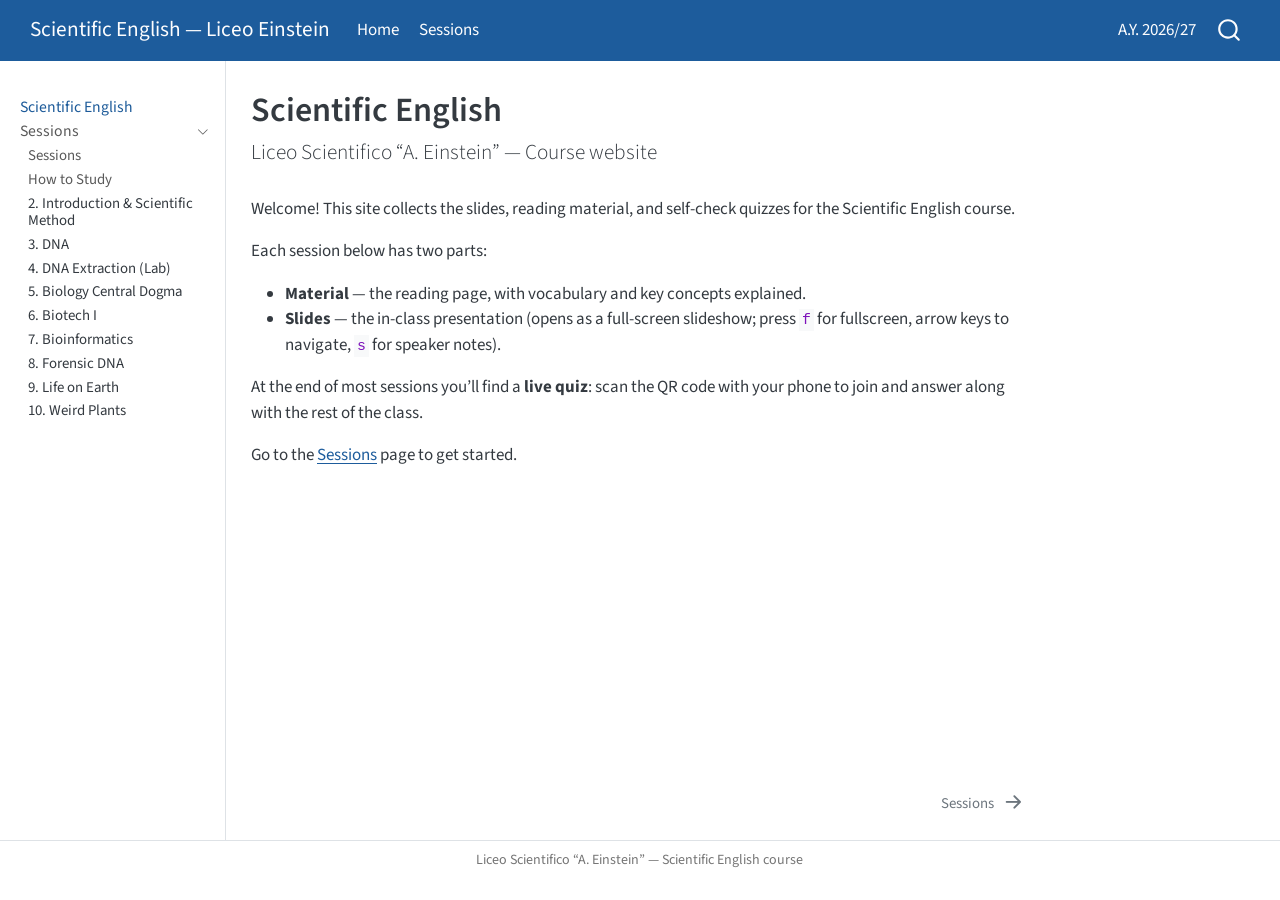
==== index.html @ 197d080c "Publish site 2026-11-05" ====
<!DOCTYPE html>
<html xmlns="http://www.w3.org/1999/xhtml" lang="en" xml:lang="en"><head>

<meta charset="utf-8">
<meta name="generator" content="quarto-1.7.32">

<meta name="viewport" content="width=device-width, initial-scale=1.0, user-scalable=yes">


<title>Scientific English – Scientific English — Liceo Einstein</title>
<style>
code{white-space: pre-wrap;}
span.smallcaps{font-variant: small-caps;}
div.columns{display: flex; gap: min(4vw, 1.5em);}
div.column{flex: auto; overflow-x: auto;}
div.hanging-indent{margin-left: 1.5em; text-indent: -1.5em;}
ul.task-list{list-style: none;}
ul.task-list li input[type="checkbox"] {
  width: 0.8em;
  margin: 0 0.8em 0.2em -1em; /* quarto-specific, see https://github.com/quarto-dev/quarto-cli/issues/4556 */ 
  vertical-align: middle;
}
</style>


<script src="site_libs/quarto-nav/quarto-nav.js"></script>
<script src="site_libs/quarto-nav/headroom.min.js"></script>
<script src="site_libs/clipboard/clipboard.min.js"></script>
<script src="site_libs/quarto-search/autocomplete.umd.js"></script>
<script src="site_libs/quarto-search/fuse.min.js"></script>
<script src="site_libs/quarto-search/quarto-search.js"></script>
<meta name="quarto:offset" content="./">
<link href="./sessions/index.html" rel="next">
<script src="site_libs/quarto-html/quarto.js" type="module"></script>
<script src="site_libs/quarto-html/tabsets/tabsets.js" type="module"></script>
<script src="site_libs/quarto-html/popper.min.js"></script>
<script src="site_libs/quarto-html/tippy.umd.min.js"></script>
<script src="site_libs/quarto-html/anchor.min.js"></script>
<link href="site_libs/quarto-html/tippy.css" rel="stylesheet">
<link href="site_libs/quarto-html/quarto-syntax-highlighting-37eea08aefeeee20ff55810ff984fec1.css" rel="stylesheet" id="quarto-text-highlighting-styles">
<script src="site_libs/bootstrap/bootstrap.min.js"></script>
<link href="site_libs/bootstrap/bootstrap-icons.css" rel="stylesheet">
<link href="site_libs/bootstrap/bootstrap-2c75d59b7017186184a6bbd5def932ff.min.css" rel="stylesheet" append-hash="true" id="quarto-bootstrap" data-mode="light">
<script id="quarto-search-options" type="application/json">{
  "location": "navbar",
  "copy-button": false,
  "collapse-after": 3,
  "panel-placement": "end",
  "type": "overlay",
  "limit": 50,
  "keyboard-shortcut": [
    "f",
    "/",
    "s"
  ],
  "show-item-context": false,
  "language": {
    "search-no-results-text": "No results",
    "search-matching-documents-text": "matching documents",
    "search-copy-link-title": "Copy link to search",
    "search-hide-matches-text": "Hide additional matches",
    "search-more-match-text": "more match in this document",
    "search-more-matches-text": "more matches in this document",
    "search-clear-button-title": "Clear",
    "search-text-placeholder": "",
    "search-detached-cancel-button-title": "Cancel",
    "search-submit-button-title": "Submit",
    "search-label": "Search"
  }
}</script>


</head>

<body class="nav-sidebar docked nav-fixed quarto-light">

<div id="quarto-search-results"></div>
  <header id="quarto-header" class="headroom fixed-top">
    <nav class="navbar navbar-expand-lg " data-bs-theme="dark">
      <div class="navbar-container container-fluid">
      <div class="navbar-brand-container mx-auto">
    <a class="navbar-brand" href="./index.html">
    <span class="navbar-title">Scientific English — Liceo Einstein</span>
    </a>
  </div>
            <div id="quarto-search" class="" title="Search"></div>
          <button class="navbar-toggler" type="button" data-bs-toggle="collapse" data-bs-target="#navbarCollapse" aria-controls="navbarCollapse" role="menu" aria-expanded="false" aria-label="Toggle navigation" onclick="if (window.quartoToggleHeadroom) { window.quartoToggleHeadroom(); }">
  <span class="navbar-toggler-icon"></span>
</button>
          <div class="collapse navbar-collapse" id="navbarCollapse">
            <ul class="navbar-nav navbar-nav-scroll me-auto">
  <li class="nav-item">
    <a class="nav-link active" href="./index.html" aria-current="page"> 
<span class="menu-text">Home</span></a>
  </li>  
  <li class="nav-item">
    <a class="nav-link" href="./sessions/index.html"> 
<span class="menu-text">Sessions</span></a>
  </li>  
</ul>
            <ul class="navbar-nav navbar-nav-scroll ms-auto">
  <li class="nav-item">
    <span class="nav-link">
<span class="menu-text">A.Y. 2026/27</span>
    </span>
  </li>  
</ul>
          </div> <!-- /navcollapse -->
            <div class="quarto-navbar-tools">
</div>
      </div> <!-- /container-fluid -->
    </nav>
  <nav class="quarto-secondary-nav">
    <div class="container-fluid d-flex">
      <button type="button" class="quarto-btn-toggle btn" data-bs-toggle="collapse" role="button" data-bs-target=".quarto-sidebar-collapse-item" aria-controls="quarto-sidebar" aria-expanded="false" aria-label="Toggle sidebar navigation" onclick="if (window.quartoToggleHeadroom) { window.quartoToggleHeadroom(); }">
        <i class="bi bi-layout-text-sidebar-reverse"></i>
      </button>
        <nav class="quarto-page-breadcrumbs" aria-label="breadcrumb"><ol class="breadcrumb"><li class="breadcrumb-item"><a href="./index.html">Scientific English</a></li></ol></nav>
        <a class="flex-grow-1" role="navigation" data-bs-toggle="collapse" data-bs-target=".quarto-sidebar-collapse-item" aria-controls="quarto-sidebar" aria-expanded="false" aria-label="Toggle sidebar navigation" onclick="if (window.quartoToggleHeadroom) { window.quartoToggleHeadroom(); }">      
        </a>
    </div>
  </nav>
</header>
<!-- content -->
<div id="quarto-content" class="quarto-container page-columns page-rows-contents page-layout-article page-navbar">
<!-- sidebar -->
  <nav id="quarto-sidebar" class="sidebar collapse collapse-horizontal quarto-sidebar-collapse-item sidebar-navigation docked overflow-auto">
    <div class="sidebar-menu-container"> 
    <ul class="list-unstyled mt-1">
        <li class="sidebar-item">
  <div class="sidebar-item-container"> 
  <a href="./index.html" class="sidebar-item-text sidebar-link active">
 <span class="menu-text">Scientific English</span></a>
  </div>
</li>
        <li class="sidebar-item sidebar-item-section">
      <div class="sidebar-item-container"> 
            <a class="sidebar-item-text sidebar-link text-start" data-bs-toggle="collapse" data-bs-target="#quarto-sidebar-section-1" role="navigation" aria-expanded="true">
 <span class="menu-text">Sessions</span></a>
          <a class="sidebar-item-toggle text-start" data-bs-toggle="collapse" data-bs-target="#quarto-sidebar-section-1" role="navigation" aria-expanded="true" aria-label="Toggle section">
            <i class="bi bi-chevron-right ms-2"></i>
          </a> 
      </div>
      <ul id="quarto-sidebar-section-1" class="collapse list-unstyled sidebar-section depth1 show">  
          <li class="sidebar-item">
  <div class="sidebar-item-container"> 
  <a href="./sessions/index.html" class="sidebar-item-text sidebar-link">
 <span class="menu-text">Sessions</span></a>
  </div>
</li>
          <li class="sidebar-item">
  <div class="sidebar-item-container"> 
  <a href="./sessions/01-how-to-study/index.html" class="sidebar-item-text sidebar-link">
 <span class="menu-text">How to Study</span></a>
  </div>
</li>
          <li class="sidebar-item">
 <span class="menu-text">2. Introduction &amp; Scientific Method</span>
  </li>
          <li class="sidebar-item">
 <span class="menu-text">3. DNA</span>
  </li>
          <li class="sidebar-item">
 <span class="menu-text">4. DNA Extraction (Lab)</span>
  </li>
          <li class="sidebar-item">
 <span class="menu-text">5. Biology Central Dogma</span>
  </li>
          <li class="sidebar-item">
 <span class="menu-text">6. Biotech I</span>
  </li>
          <li class="sidebar-item">
 <span class="menu-text">7. Bioinformatics</span>
  </li>
          <li class="sidebar-item">
 <span class="menu-text">8. Forensic DNA</span>
  </li>
          <li class="sidebar-item">
 <span class="menu-text">9. Life on Earth</span>
  </li>
          <li class="sidebar-item">
 <span class="menu-text">10. Weird Plants</span>
  </li>
      </ul>
  </li>
    </ul>
    </div>
</nav>
<div id="quarto-sidebar-glass" class="quarto-sidebar-collapse-item" data-bs-toggle="collapse" data-bs-target=".quarto-sidebar-collapse-item"></div>
<!-- margin-sidebar -->
    <div id="quarto-margin-sidebar" class="sidebar margin-sidebar zindex-bottom">
        
    </div>
<!-- main -->
<main class="content" id="quarto-document-content">

<header id="title-block-header" class="quarto-title-block default">
<div class="quarto-title">
<h1 class="title">Scientific English</h1>
<p class="subtitle lead">Liceo Scientifico “A. Einstein” — Course website</p>
</div>



<div class="quarto-title-meta">

    
  
    
  </div>
  


</header>


<p>Welcome! This site collects the slides, reading material, and self-check quizzes for the Scientific English course.</p>
<p>Each session below has two parts:</p>
<ul>
<li><strong>Material</strong> — the reading page, with vocabulary and key concepts explained.</li>
<li><strong>Slides</strong> — the in-class presentation (opens as a full-screen slideshow; press <code>f</code> for fullscreen, arrow keys to navigate, <code>s</code> for speaker notes).</li>
</ul>
<p>At the end of most sessions you’ll find a <strong>live quiz</strong>: scan the QR code with your phone to join and answer along with the rest of the class.</p>
<p>Go to the <a href="./sessions/index.html">Sessions</a> page to get started.</p>



</main> <!-- /main -->
<script id="quarto-html-after-body" type="application/javascript">
  window.document.addEventListener("DOMContentLoaded", function (event) {
    const icon = "";
    const anchorJS = new window.AnchorJS();
    anchorJS.options = {
      placement: 'right',
      icon: icon
    };
    anchorJS.add('.anchored');
    const isCodeAnnotation = (el) => {
      for (const clz of el.classList) {
        if (clz.startsWith('code-annotation-')) {                     
          return true;
        }
      }
      return false;
    }
    const onCopySuccess = function(e) {
      // button target
      const button = e.trigger;
      // don't keep focus
      button.blur();
      // flash "checked"
      button.classList.add('code-copy-button-checked');
      var currentTitle = button.getAttribute("title");
      button.setAttribute("title", "Copied!");
      let tooltip;
      if (window.bootstrap) {
        button.setAttribute("data-bs-toggle", "tooltip");
        button.setAttribute("data-bs-placement", "left");
        button.setAttribute("data-bs-title", "Copied!");
        tooltip = new bootstrap.Tooltip(button, 
          { trigger: "manual", 
            customClass: "code-copy-button-tooltip",
            offset: [0, -8]});
        tooltip.show();    
      }
      setTimeout(function() {
        if (tooltip) {
          tooltip.hide();
          button.removeAttribute("data-bs-title");
          button.removeAttribute("data-bs-toggle");
          button.removeAttribute("data-bs-placement");
        }
        button.setAttribute("title", currentTitle);
        button.classList.remove('code-copy-button-checked');
      }, 1000);
      // clear code selection
      e.clearSelection();
    }
    const getTextToCopy = function(trigger) {
        const codeEl = trigger.previousElementSibling.cloneNode(true);
        for (const childEl of codeEl.children) {
          if (isCodeAnnotation(childEl)) {
            childEl.remove();
          }
        }
        return codeEl.innerText;
    }
    const clipboard = new window.ClipboardJS('.code-copy-button:not([data-in-quarto-modal])', {
      text: getTextToCopy
    });
    clipboard.on('success', onCopySuccess);
    if (window.document.getElementById('quarto-embedded-source-code-modal')) {
      const clipboardModal = new window.ClipboardJS('.code-copy-button[data-in-quarto-modal]', {
        text: getTextToCopy,
        container: window.document.getElementById('quarto-embedded-source-code-modal')
      });
      clipboardModal.on('success', onCopySuccess);
    }
      var localhostRegex = new RegExp(/^(?:http|https):\/\/localhost\:?[0-9]*\//);
      var mailtoRegex = new RegExp(/^mailto:/);
        var filterRegex = new RegExp('/' + window.location.host + '/');
      var isInternal = (href) => {
          return filterRegex.test(href) || localhostRegex.test(href) || mailtoRegex.test(href);
      }
      // Inspect non-navigation links and adorn them if external
     var links = window.document.querySelectorAll('a[href]:not(.nav-link):not(.navbar-brand):not(.toc-action):not(.sidebar-link):not(.sidebar-item-toggle):not(.pagination-link):not(.no-external):not([aria-hidden]):not(.dropdown-item):not(.quarto-navigation-tool):not(.about-link)');
      for (var i=0; i<links.length; i++) {
        const link = links[i];
        if (!isInternal(link.href)) {
          // undo the damage that might have been done by quarto-nav.js in the case of
          // links that we want to consider external
          if (link.dataset.originalHref !== undefined) {
            link.href = link.dataset.originalHref;
          }
            // target, if specified
            link.setAttribute("target", "_blank");
            if (link.getAttribute("rel") === null) {
              link.setAttribute("rel", "noopener");
            }
        }
      }
    function tippyHover(el, contentFn, onTriggerFn, onUntriggerFn) {
      const config = {
        allowHTML: true,
        maxWidth: 500,
        delay: 100,
        arrow: false,
        appendTo: function(el) {
            return el.parentElement;
        },
        interactive: true,
        interactiveBorder: 10,
        theme: 'quarto',
        placement: 'bottom-start',
      };
      if (contentFn) {
        config.content = contentFn;
      }
      if (onTriggerFn) {
        config.onTrigger = onTriggerFn;
      }
      if (onUntriggerFn) {
        config.onUntrigger = onUntriggerFn;
      }
      window.tippy(el, config); 
    }
    const noterefs = window.document.querySelectorAll('a[role="doc-noteref"]');
    for (var i=0; i<noterefs.length; i++) {
      const ref = noterefs[i];
      tippyHover(ref, function() {
        // use id or data attribute instead here
        let href = ref.getAttribute('data-footnote-href') || ref.getAttribute('href');
        try { href = new URL(href).hash; } catch {}
        const id = href.replace(/^#\/?/, "");
        const note = window.document.getElementById(id);
        if (note) {
          return note.innerHTML;
        } else {
          return "";
        }
      });
    }
    const xrefs = window.document.querySelectorAll('a.quarto-xref');
    const processXRef = (id, note) => {
      // Strip column container classes
      const stripColumnClz = (el) => {
        el.classList.remove("page-full", "page-columns");
        if (el.children) {
          for (const child of el.children) {
            stripColumnClz(child);
          }
        }
      }
      stripColumnClz(note)
      if (id === null || id.startsWith('sec-')) {
        // Special case sections, only their first couple elements
        const container = document.createElement("div");
        if (note.children && note.children.length > 2) {
          container.appendChild(note.children[0].cloneNode(true));
          for (let i = 1; i < note.children.length; i++) {
            const child = note.children[i];
            if (child.tagName === "P" && child.innerText === "") {
              continue;
            } else {
              container.appendChild(child.cloneNode(true));
              break;
            }
          }
          if (window.Quarto?.typesetMath) {
            window.Quarto.typesetMath(container);
          }
          return container.innerHTML
        } else {
          if (window.Quarto?.typesetMath) {
            window.Quarto.typesetMath(note);
          }
          return note.innerHTML;
        }
      } else {
        // Remove any anchor links if they are present
        const anchorLink = note.querySelector('a.anchorjs-link');
        if (anchorLink) {
          anchorLink.remove();
        }
        if (window.Quarto?.typesetMath) {
          window.Quarto.typesetMath(note);
        }
        if (note.classList.contains("callout")) {
          return note.outerHTML;
        } else {
          return note.innerHTML;
        }
      }
    }
    for (var i=0; i<xrefs.length; i++) {
      const xref = xrefs[i];
      tippyHover(xref, undefined, function(instance) {
        instance.disable();
        let url = xref.getAttribute('href');
        let hash = undefined; 
        if (url.startsWith('#')) {
          hash = url;
        } else {
          try { hash = new URL(url).hash; } catch {}
        }
        if (hash) {
          const id = hash.replace(/^#\/?/, "");
          const note = window.document.getElementById(id);
          if (note !== null) {
            try {
              const html = processXRef(id, note.cloneNode(true));
              instance.setContent(html);
            } finally {
              instance.enable();
              instance.show();
            }
          } else {
            // See if we can fetch this
            fetch(url.split('#')[0])
            .then(res => res.text())
            .then(html => {
              const parser = new DOMParser();
              const htmlDoc = parser.parseFromString(html, "text/html");
              const note = htmlDoc.getElementById(id);
              if (note !== null) {
                const html = processXRef(id, note);
                instance.setContent(html);
              } 
            }).finally(() => {
              instance.enable();
              instance.show();
            });
          }
        } else {
          // See if we can fetch a full url (with no hash to target)
          // This is a special case and we should probably do some content thinning / targeting
          fetch(url)
          .then(res => res.text())
          .then(html => {
            const parser = new DOMParser();
            const htmlDoc = parser.parseFromString(html, "text/html");
            const note = htmlDoc.querySelector('main.content');
            if (note !== null) {
              // This should only happen for chapter cross references
              // (since there is no id in the URL)
              // remove the first header
              if (note.children.length > 0 && note.children[0].tagName === "HEADER") {
                note.children[0].remove();
              }
              const html = processXRef(null, note);
              instance.setContent(html);
            } 
          }).finally(() => {
            instance.enable();
            instance.show();
          });
        }
      }, function(instance) {
      });
    }
        let selectedAnnoteEl;
        const selectorForAnnotation = ( cell, annotation) => {
          let cellAttr = 'data-code-cell="' + cell + '"';
          let lineAttr = 'data-code-annotation="' +  annotation + '"';
          const selector = 'span[' + cellAttr + '][' + lineAttr + ']';
          return selector;
        }
        const selectCodeLines = (annoteEl) => {
          const doc = window.document;
          const targetCell = annoteEl.getAttribute("data-target-cell");
          const targetAnnotation = annoteEl.getAttribute("data-target-annotation");
          const annoteSpan = window.document.querySelector(selectorForAnnotation(targetCell, targetAnnotation));
          const lines = annoteSpan.getAttribute("data-code-lines").split(",");
          const lineIds = lines.map((line) => {
            return targetCell + "-" + line;
          })
          let top = null;
          let height = null;
          let parent = null;
          if (lineIds.length > 0) {
              //compute the position of the single el (top and bottom and make a div)
              const el = window.document.getElementById(lineIds[0]);
              top = el.offsetTop;
              height = el.offsetHeight;
              parent = el.parentElement.parentElement;
            if (lineIds.length > 1) {
              const lastEl = window.document.getElementById(lineIds[lineIds.length - 1]);
              const bottom = lastEl.offsetTop + lastEl.offsetHeight;
              height = bottom - top;
            }
            if (top !== null && height !== null && parent !== null) {
              // cook up a div (if necessary) and position it 
              let div = window.document.getElementById("code-annotation-line-highlight");
              if (div === null) {
                div = window.document.createElement("div");
                div.setAttribute("id", "code-annotation-line-highlight");
                div.style.position = 'absolute';
                parent.appendChild(div);
              }
              div.style.top = top - 2 + "px";
              div.style.height = height + 4 + "px";
              div.style.left = 0;
              let gutterDiv = window.document.getElementById("code-annotation-line-highlight-gutter");
              if (gutterDiv === null) {
                gutterDiv = window.document.createElement("div");
                gutterDiv.setAttribute("id", "code-annotation-line-highlight-gutter");
                gutterDiv.style.position = 'absolute';
                const codeCell = window.document.getElementById(targetCell);
                const gutter = codeCell.querySelector('.code-annotation-gutter');
                gutter.appendChild(gutterDiv);
              }
              gutterDiv.style.top = top - 2 + "px";
              gutterDiv.style.height = height + 4 + "px";
            }
            selectedAnnoteEl = annoteEl;
          }
        };
        const unselectCodeLines = () => {
          const elementsIds = ["code-annotation-line-highlight", "code-annotation-line-highlight-gutter"];
          elementsIds.forEach((elId) => {
            const div = window.document.getElementById(elId);
            if (div) {
              div.remove();
            }
          });
          selectedAnnoteEl = undefined;
        };
          // Handle positioning of the toggle
      window.addEventListener(
        "resize",
        throttle(() => {
          elRect = undefined;
          if (selectedAnnoteEl) {
            selectCodeLines(selectedAnnoteEl);
          }
        }, 10)
      );
      function throttle(fn, ms) {
      let throttle = false;
      let timer;
        return (...args) => {
          if(!throttle) { // first call gets through
              fn.apply(this, args);
              throttle = true;
          } else { // all the others get throttled
              if(timer) clearTimeout(timer); // cancel #2
              timer = setTimeout(() => {
                fn.apply(this, args);
                timer = throttle = false;
              }, ms);
          }
        };
      }
        // Attach click handler to the DT
        const annoteDls = window.document.querySelectorAll('dt[data-target-cell]');
        for (const annoteDlNode of annoteDls) {
          annoteDlNode.addEventListener('click', (event) => {
            const clickedEl = event.target;
            if (clickedEl !== selectedAnnoteEl) {
              unselectCodeLines();
              const activeEl = window.document.querySelector('dt[data-target-cell].code-annotation-active');
              if (activeEl) {
                activeEl.classList.remove('code-annotation-active');
              }
              selectCodeLines(clickedEl);
              clickedEl.classList.add('code-annotation-active');
            } else {
              // Unselect the line
              unselectCodeLines();
              clickedEl.classList.remove('code-annotation-active');
            }
          });
        }
    const findCites = (el) => {
      const parentEl = el.parentElement;
      if (parentEl) {
        const cites = parentEl.dataset.cites;
        if (cites) {
          return {
            el,
            cites: cites.split(' ')
          };
        } else {
          return findCites(el.parentElement)
        }
      } else {
        return undefined;
      }
    };
    var bibliorefs = window.document.querySelectorAll('a[role="doc-biblioref"]');
    for (var i=0; i<bibliorefs.length; i++) {
      const ref = bibliorefs[i];
      const citeInfo = findCites(ref);
      if (citeInfo) {
        tippyHover(citeInfo.el, function() {
          var popup = window.document.createElement('div');
          citeInfo.cites.forEach(function(cite) {
            var citeDiv = window.document.createElement('div');
            citeDiv.classList.add('hanging-indent');
            citeDiv.classList.add('csl-entry');
            var biblioDiv = window.document.getElementById('ref-' + cite);
            if (biblioDiv) {
              citeDiv.innerHTML = biblioDiv.innerHTML;
            }
            popup.appendChild(citeDiv);
          });
          return popup.innerHTML;
        });
      }
    }
  });
  </script>
<nav class="page-navigation">
  <div class="nav-page nav-page-previous">
  </div>
  <div class="nav-page nav-page-next">
      <a href="./sessions/index.html" class="pagination-link" aria-label="Sessions">
        <span class="nav-page-text">Sessions</span> <i class="bi bi-arrow-right-short"></i>
      </a>
  </div>
</nav>
</div> <!-- /content -->
<footer class="footer">
  <div class="nav-footer">
    <div class="nav-footer-left">
      &nbsp;
    </div>   
    <div class="nav-footer-center">
<p>Liceo Scientifico “A. Einstein” — Scientific English course</p>
</div>
    <div class="nav-footer-right">
      &nbsp;
    </div>
  </div>
</footer>




</body></html>
---- site_libs/quarto-html/tippy.css ----
.tippy-box[data-animation=fade][data-state=hidden]{opacity:0}[data-tippy-root]{max-width:calc(100vw - 10px)}.tippy-box{position:relative;background-color:#333;color:#fff;border-radius:4px;font-size:14px;line-height:1.4;white-space:normal;outline:0;transition-property:transform,visibility,opacity}.tippy-box[data-placement^=top]>.tippy-arrow{bottom:0}.tippy-box[data-placement^=top]>.tippy-arrow:before{bottom:-7px;left:0;border-width:8px 8px 0;border-top-color:initial;transform-origin:center top}.tippy-box[data-placement^=bottom]>.tippy-arrow{top:0}.tippy-box[data-placement^=bottom]>.tippy-arrow:before{top:-7px;left:0;border-width:0 8px 8px;border-bottom-color:initial;transform-origin:center bottom}.tippy-box[data-placement^=left]>.tippy-arrow{right:0}.tippy-box[data-placement^=left]>.tippy-arrow:before{border-width:8px 0 8px 8px;border-left-color:initial;right:-7px;transform-origin:center left}.tippy-box[data-placement^=right]>.tippy-arrow{left:0}.tippy-box[data-placement^=right]>.tippy-arrow:before{left:-7px;border-width:8px 8px 8px 0;border-right-color:initial;transform-origin:center right}.tippy-box[data-inertia][data-state=visible]{transition-timing-function:cubic-bezier(.54,1.5,.38,1.11)}.tippy-arrow{width:16px;height:16px;color:#333}.tippy-arrow:before{content:"";position:absolute;border-color:transparent;border-style:solid}.tippy-content{position:relative;padding:5px 9px;z-index:1}
---- site_libs/quarto-html/quarto-syntax-highlighting-37eea08aefeeee20ff55810ff984fec1.css ----
/* quarto syntax highlight colors */
:root {
  --quarto-hl-ot-color: #003B4F;
  --quarto-hl-at-color: #657422;
  --quarto-hl-ss-color: #20794D;
  --quarto-hl-an-color: #5E5E5E;
  --quarto-hl-fu-color: #4758AB;
  --quarto-hl-st-color: #20794D;
  --quarto-hl-cf-color: #003B4F;
  --quarto-hl-op-color: #5E5E5E;
  --quarto-hl-er-color: #AD0000;
  --quarto-hl-bn-color: #AD0000;
  --quarto-hl-al-color: #AD0000;
  --quarto-hl-va-color: #111111;
  --quarto-hl-bu-color: inherit;
  --quarto-hl-ex-color: inherit;
  --quarto-hl-pp-color: #AD0000;
  --quarto-hl-in-color: #5E5E5E;
  --quarto-hl-vs-color: #20794D;
  --quarto-hl-wa-color: #5E5E5E;
  --quarto-hl-do-color: #5E5E5E;
  --quarto-hl-im-color: #00769E;
  --quarto-hl-ch-color: #20794D;
  --quarto-hl-dt-color: #AD0000;
  --quarto-hl-fl-color: #AD0000;
  --quarto-hl-co-color: #5E5E5E;
  --quarto-hl-cv-color: #5E5E5E;
  --quarto-hl-cn-color: #8f5902;
  --quarto-hl-sc-color: #5E5E5E;
  --quarto-hl-dv-color: #AD0000;
  --quarto-hl-kw-color: #003B4F;
}

/* other quarto variables */
:root {
  --quarto-font-monospace: SFMono-Regular, Menlo, Monaco, Consolas, "Liberation Mono", "Courier New", monospace;
}

/* syntax highlight based on Pandoc's rules */
pre > code.sourceCode > span {
  color: #003B4F;
}

code.sourceCode > span {
  color: #003B4F;
}

div.sourceCode,
div.sourceCode pre.sourceCode {
  color: #003B4F;
}

/* Normal */
code span {
  color: #003B4F;
}

/* Alert */
code span.al {
  color: #AD0000;
  font-style: inherit;
}

/* Annotation */
code span.an {
  color: #5E5E5E;
  font-style: inherit;
}

/* Attribute */
code span.at {
  color: #657422;
  font-style: inherit;
}

/* BaseN */
code span.bn {
  color: #AD0000;
  font-style: inherit;
}

/* BuiltIn */
code span.bu {
  font-style: inherit;
}

/* ControlFlow */
code span.cf {
  color: #003B4F;
  font-weight: bold;
  font-style: inherit;
}

/* Char */
code span.ch {
  color: #20794D;
  font-style: inherit;
}

/* Constant */
code span.cn {
  color: #8f5902;
  font-style: inherit;
}

/* Comment */
code span.co {
  color: #5E5E5E;
  font-style: inherit;
}

/* CommentVar */
code span.cv {
  color: #5E5E5E;
  font-style: italic;
}

/* Documentation */
code span.do {
  color: #5E5E5E;
  font-style: italic;
}

/* DataType */
code span.dt {
  color: #AD0000;
  font-style: inherit;
}

/* DecVal */
code span.dv {
  color: #AD0000;
  font-style: inherit;
}

/* Error */
code span.er {
  color: #AD0000;
  font-style: inherit;
}

/* Extension */
code span.ex {
  font-style: inherit;
}

/* Float */
code span.fl {
  color: #AD0000;
  font-style: inherit;
}

/* Function */
code span.fu {
  color: #4758AB;
  font-style: inherit;
}

/* Import */
code span.im {
  color: #00769E;
  font-style: inherit;
}

/* Information */
code span.in {
  color: #5E5E5E;
  font-style: inherit;
}

/* Keyword */
code span.kw {
  color: #003B4F;
  font-weight: bold;
  font-style: inherit;
}

/* Operator */
code span.op {
  color: #5E5E5E;
  font-style: inherit;
}

/* Other */
code span.ot {
  color: #003B4F;
  font-style: inherit;
}

/* Preprocessor */
code span.pp {
  color: #AD0000;
  font-style: inherit;
}

/* SpecialChar */
code span.sc {
  color: #5E5E5E;
  font-style: inherit;
}

/* SpecialString */
code span.ss {
  color: #20794D;
  font-style: inherit;
}

/* String */
code span.st {
  color: #20794D;
  font-style: inherit;
}

/* Variable */
code span.va {
  color: #111111;
  font-style: inherit;
}

/* VerbatimString */
code span.vs {
  color: #20794D;
  font-style: inherit;
}

/* Warning */
code span.wa {
  color: #5E5E5E;
  font-style: italic;
}

.prevent-inlining {
  content: "</";
}

/*# sourceMappingURL=27d3d809615f7771493d095567f04340.css.map */
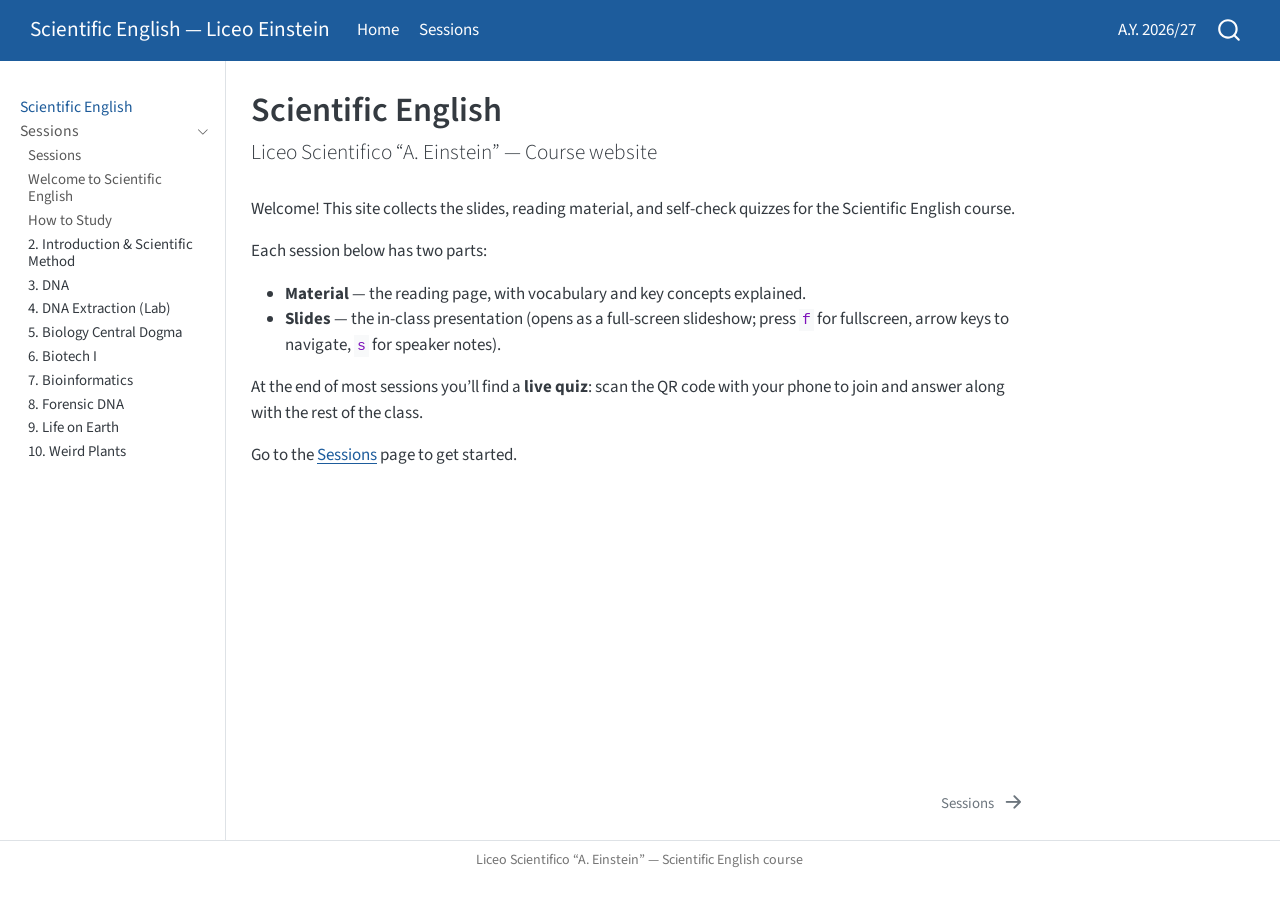
==== commit 0227d1b4: "Publish site 2026-11-06" ====
--- a/index.html
+++ b/index.html
@@ -150,6 +150,12 @@
 </li>
           <li class="sidebar-item">
   <div class="sidebar-item-container"> 
+  <a href="./sessions/00-welcome/index.html" class="sidebar-item-text sidebar-link">
+ <span class="menu-text">Welcome to Scientific English</span></a>
+  </div>
+</li>
+          <li class="sidebar-item">
+  <div class="sidebar-item-container"> 
   <a href="./sessions/01-how-to-study/index.html" class="sidebar-item-text sidebar-link">
  <span class="menu-text">How to Study</span></a>
   </div>
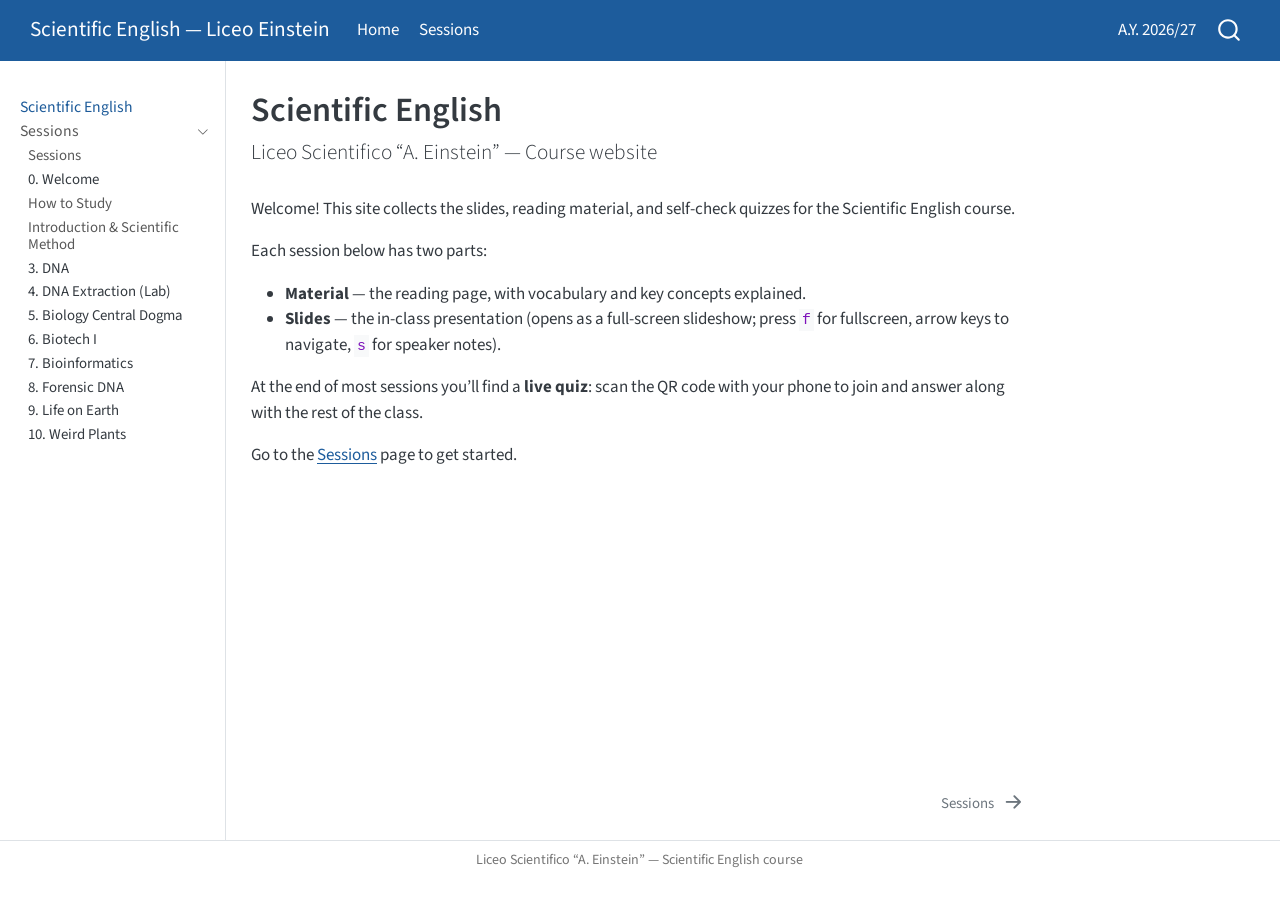
==== commit 1025ea06: "Publish site 2026-11-13" ====
--- a/index.html
+++ b/index.html
@@ -149,11 +149,8 @@
   </div>
 </li>
           <li class="sidebar-item">
-  <div class="sidebar-item-container"> 
-  <a href="./sessions/00-welcome/index.html" class="sidebar-item-text sidebar-link">
- <span class="menu-text">Welcome to Scientific English</span></a>
-  </div>
-</li>
+ <span class="menu-text">0. Welcome</span>
+  </li>
           <li class="sidebar-item">
   <div class="sidebar-item-container"> 
   <a href="./sessions/01-how-to-study/index.html" class="sidebar-item-text sidebar-link">
@@ -161,8 +158,11 @@
   </div>
 </li>
           <li class="sidebar-item">
- <span class="menu-text">2. Introduction &amp; Scientific Method</span>
-  </li>
+  <div class="sidebar-item-container"> 
+  <a href="./sessions/02-scientific-method/index.html" class="sidebar-item-text sidebar-link">
+ <span class="menu-text">Introduction &amp; Scientific Method</span></a>
+  </div>
+</li>
           <li class="sidebar-item">
  <span class="menu-text">3. DNA</span>
   </li>
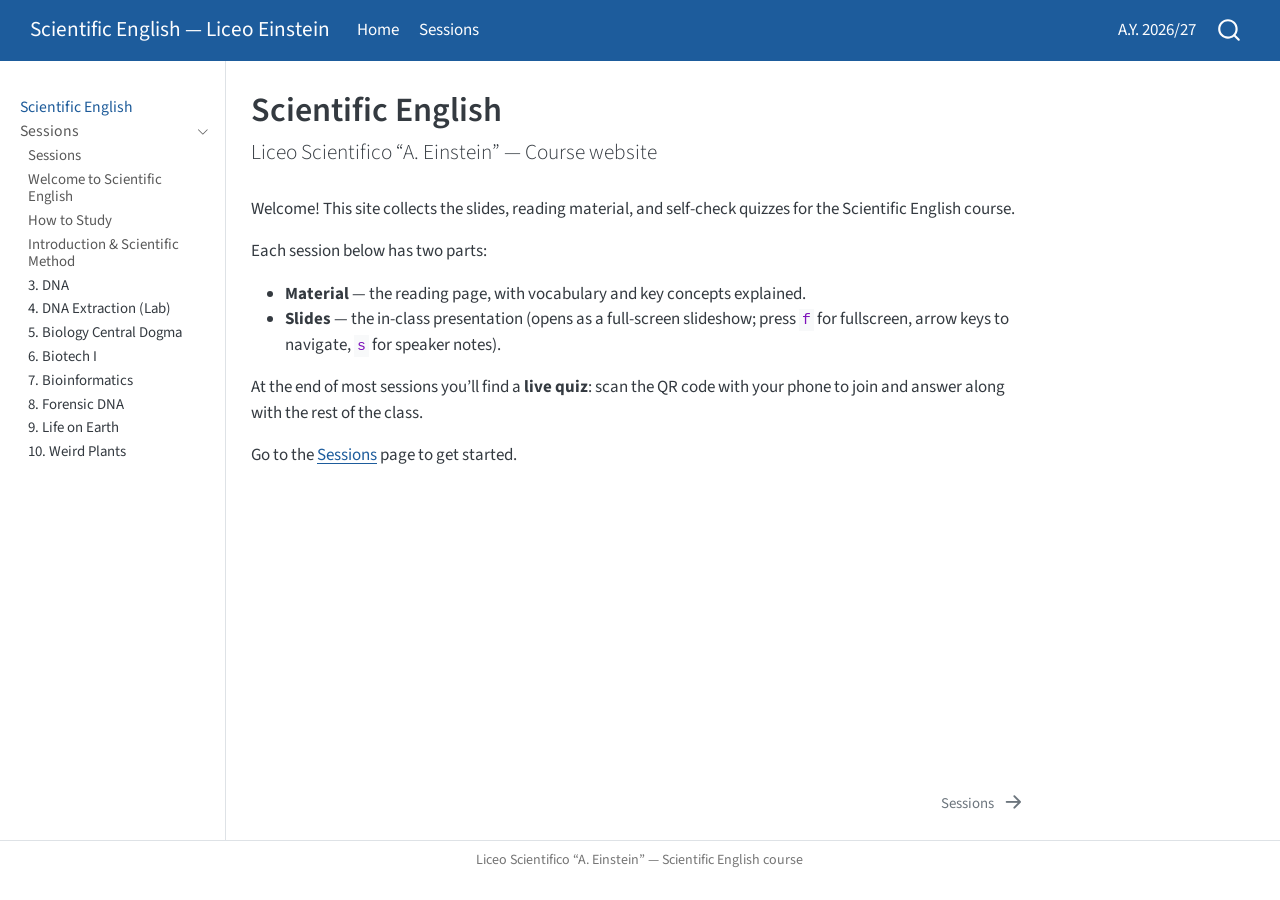
==== commit 140ef503: "Publish site 2026-11-13" ====
--- a/index.html
+++ b/index.html
@@ -149,8 +149,11 @@
   </div>
 </li>
           <li class="sidebar-item">
- <span class="menu-text">0. Welcome</span>
-  </li>
+  <div class="sidebar-item-container"> 
+  <a href="./sessions/00-welcome/index.html" class="sidebar-item-text sidebar-link">
+ <span class="menu-text">Welcome to Scientific English</span></a>
+  </div>
+</li>
           <li class="sidebar-item">
   <div class="sidebar-item-container"> 
   <a href="./sessions/01-how-to-study/index.html" class="sidebar-item-text sidebar-link">
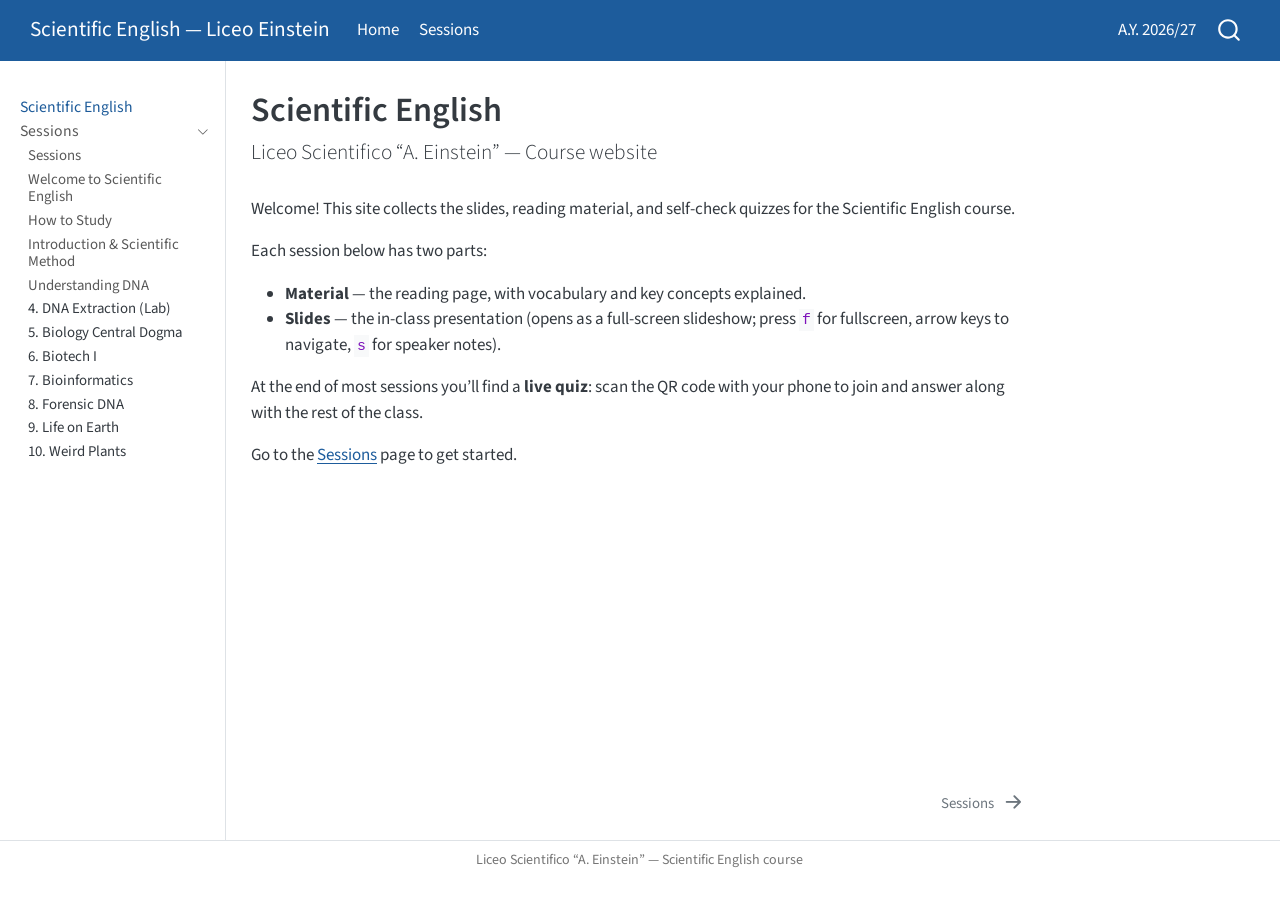
==== commit f2ca27b6: "Publish site 2026-11-19" ====
--- a/index.html
+++ b/index.html
@@ -167,8 +167,11 @@
   </div>
 </li>
           <li class="sidebar-item">
- <span class="menu-text">3. DNA</span>
-  </li>
+  <div class="sidebar-item-container"> 
+  <a href="./sessions/03-dna/index.html" class="sidebar-item-text sidebar-link">
+ <span class="menu-text">Understanding DNA</span></a>
+  </div>
+</li>
           <li class="sidebar-item">
  <span class="menu-text">4. DNA Extraction (Lab)</span>
   </li>
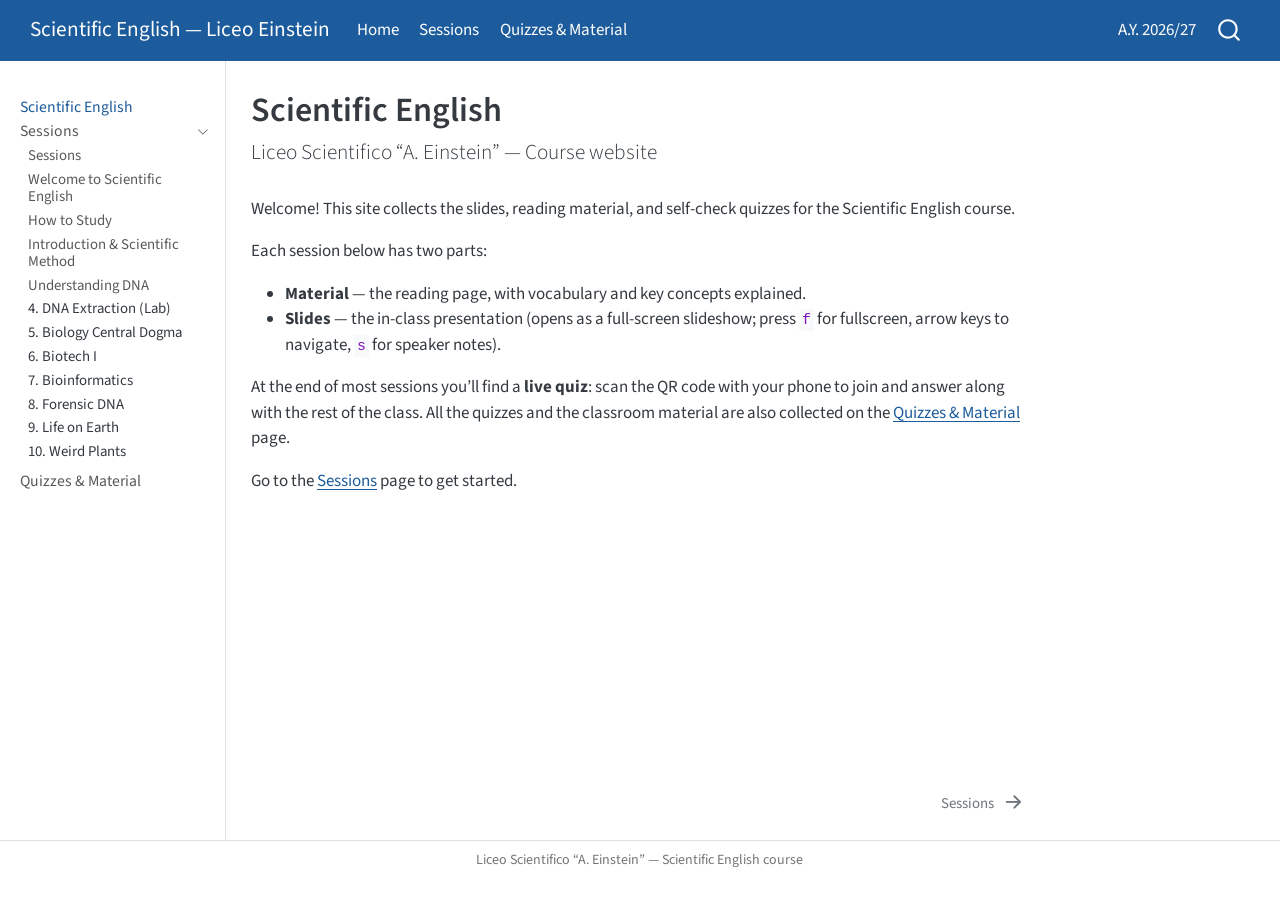
==== commit 22273614: "Publish site 2026-11-19" ====
--- a/index.html
+++ b/index.html
@@ -97,6 +97,10 @@
     <a class="nav-link" href="./sessions/index.html"> 
 <span class="menu-text">Sessions</span></a>
   </li>  
+  <li class="nav-item">
+    <a class="nav-link" href="./quizzes.html"> 
+<span class="menu-text">Quizzes &amp; Material</span></a>
+  </li>  
 </ul>
             <ul class="navbar-nav navbar-nav-scroll ms-auto">
   <li class="nav-item">
@@ -195,6 +199,12 @@
   </li>
       </ul>
   </li>
+        <li class="sidebar-item">
+  <div class="sidebar-item-container"> 
+  <a href="./quizzes.html" class="sidebar-item-text sidebar-link">
+ <span class="menu-text">Quizzes &amp; Material</span></a>
+  </div>
+</li>
     </ul>
     </div>
 </nav>
@@ -232,7 +242,7 @@
 <li><strong>Material</strong> — the reading page, with vocabulary and key concepts explained.</li>
 <li><strong>Slides</strong> — the in-class presentation (opens as a full-screen slideshow; press <code>f</code> for fullscreen, arrow keys to navigate, <code>s</code> for speaker notes).</li>
 </ul>
-<p>At the end of most sessions you’ll find a <strong>live quiz</strong>: scan the QR code with your phone to join and answer along with the rest of the class.</p>
+<p>At the end of most sessions you’ll find a <strong>live quiz</strong>: scan the QR code with your phone to join and answer along with the rest of the class. All the quizzes and the classroom material are also collected on the <a href="./quizzes.html">Quizzes &amp; Material</a> page.</p>
 <p>Go to the <a href="./sessions/index.html">Sessions</a> page to get started.</p>
 
 
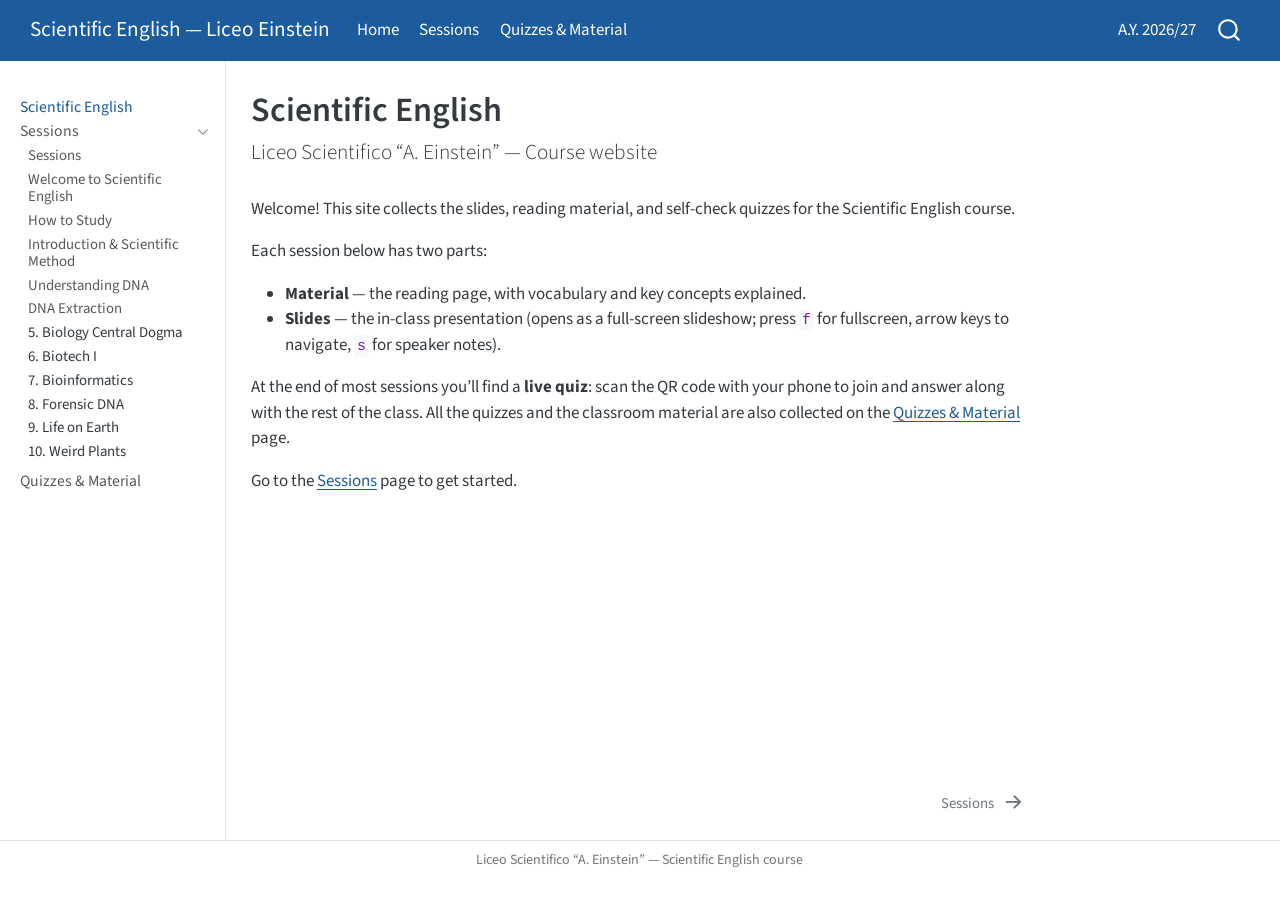
==== commit 16ed7fe4: "Publish site 2026-11-26" ====
--- a/index.html
+++ b/index.html
@@ -177,8 +177,11 @@
   </div>
 </li>
           <li class="sidebar-item">
- <span class="menu-text">4. DNA Extraction (Lab)</span>
-  </li>
+  <div class="sidebar-item-container"> 
+  <a href="./sessions/04-dna-extraction/index.html" class="sidebar-item-text sidebar-link">
+ <span class="menu-text">DNA Extraction</span></a>
+  </div>
+</li>
           <li class="sidebar-item">
  <span class="menu-text">5. Biology Central Dogma</span>
   </li>
